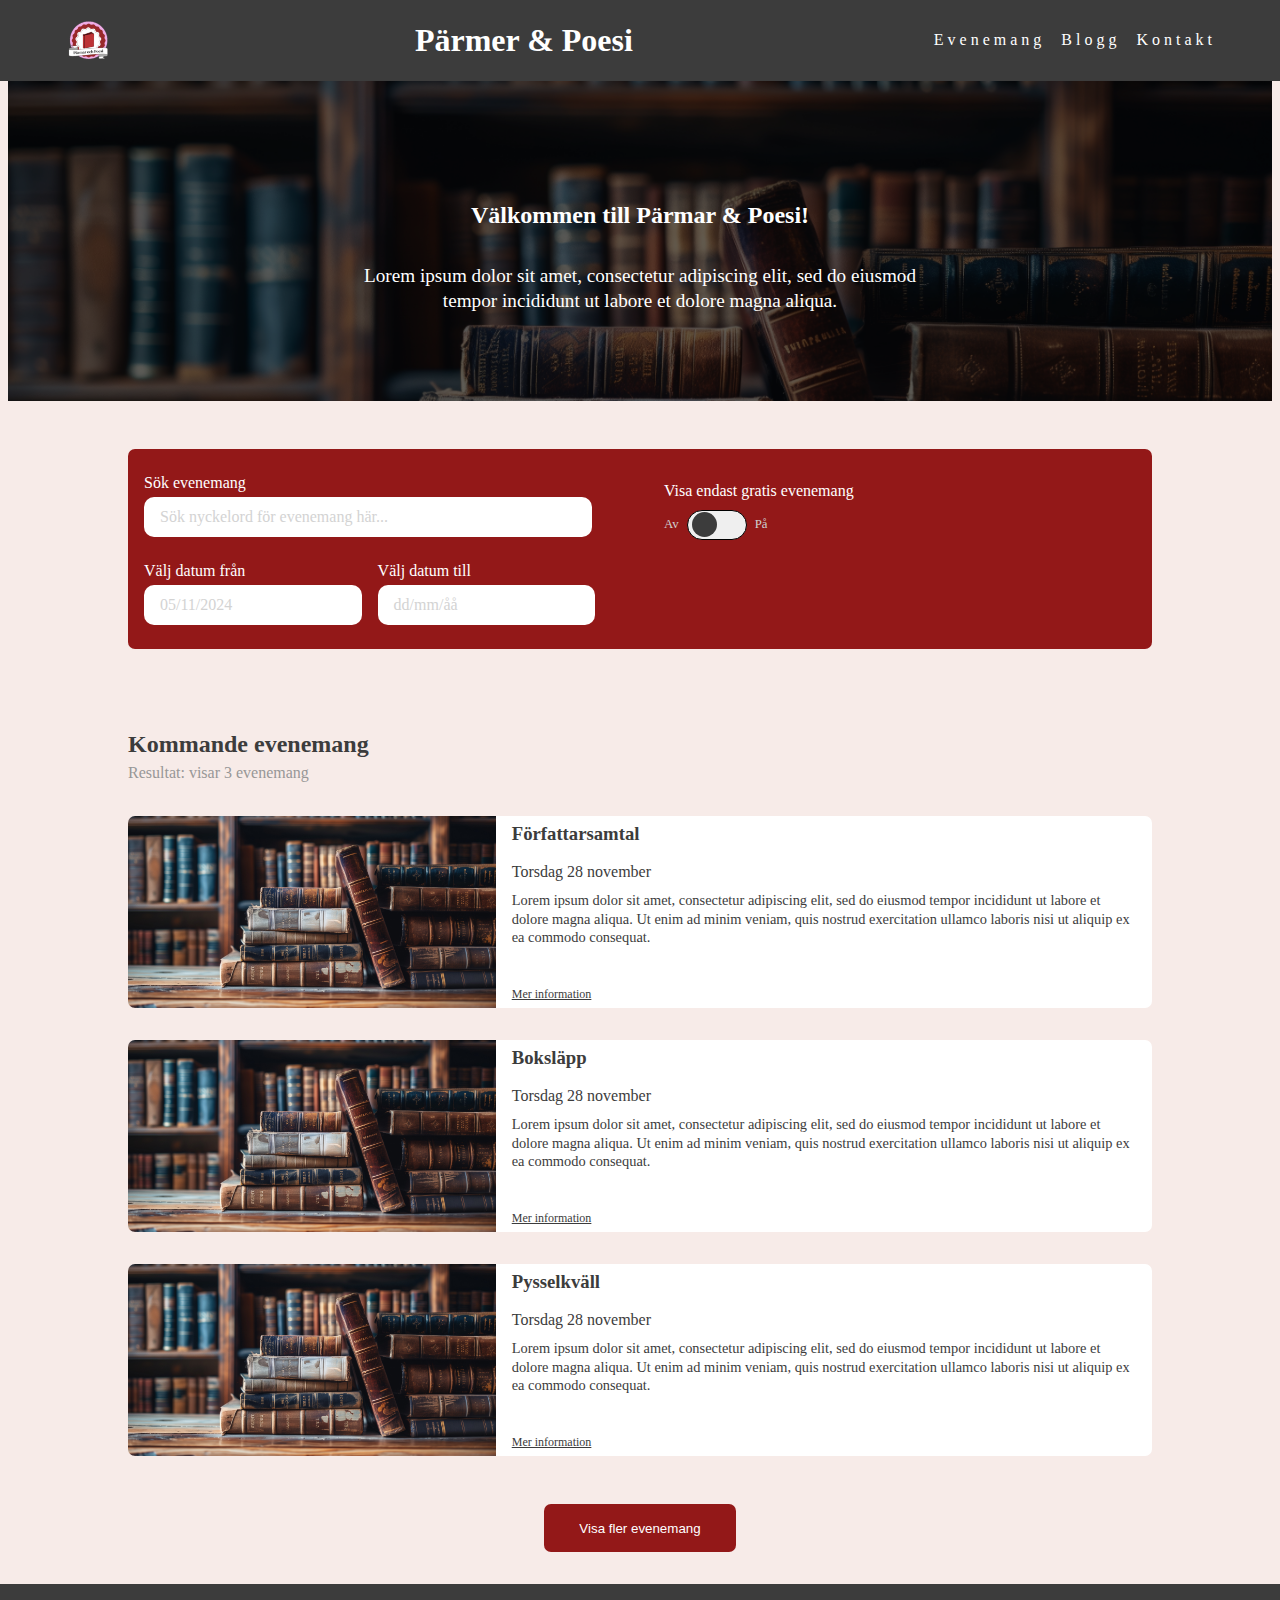
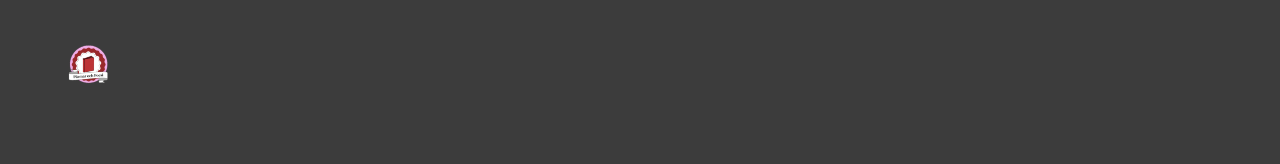
==== index.html @ 9e1d95e3 "uppdaterat startsida" ====
<!DOCTYPE html>
<html lang="en">

<head>
    <meta charset="UTF-8">
    <meta name="viewport" content="width=device-width, initial-scale=1.0">
    <title>Pärmar och Poesi</title>
    <link rel="stylesheet" href="https://cdnjs.cloudflare.com/ajax/libs/font-awesome/6.6.0/css/all.min.css"
        integrity="sha512-Kc323vGBEqzTmouAECnVceyQqyqdsSiqLQISBL29aUW4U/M7pSPA/gEUZQqv1cwx4OnYxTxve5UMg5GT6L4JJg=="
        crossorigin="anonymous" referrerpolicy="no-referrer" />
    <link rel="stylesheet" href="style.css">
</head>

<body>

    <!-- Header -->

    <header class="header">
        <div class="wrapper">
            <div class="header-inner">
                <img class="logga" src="./bilder/logga.png" alt="header logo" />
                <div class="header-title">
                    <h1 class="nav-title">Pärmer & Poesi</h1>
                </div>
                <nav class="nav" id="nav">
                    <div class="nav-header">
                        <span class="nav-close" id="nav-close">
                            <i class="fas fa-times"></i>
                        </span>
                    </div>
                    <ul>
                        <li><a href="evenemang.html">Evenemang</a></li>
                        <li><a href="blogg.html">Blogg</a></li>
                        <li><a href="kontakt.html">Kontakt</a></li>
                    </ul>
                </nav>
                <span class="nav-btn" id="nav-btn">
                    <i class="fa-solid fa-bars"></i>
                </span>
            </div>
        </div>
    </header>
    <!-- End of Header -->

    <!-- Main -->
    <main>
        <section class="telefon" id="sökruta-telefon">
            <article class="sökruta-liten">
                <P>Sök evenemang...</P>
            </article>
        </section>

        <section class="presentation">
            <div class="transparent-bakgrund">
                <h2>Välkommen till Pärmar & Poesi!</h2>
                <p>Lorem ipsum dolor sit amet, consectetur adipiscing elit,
                    sed do eiusmod tempor incididunt ut labore et dolore magna aliqua.</p>
            </div>
       </section>

        <!-- Sökrutan för desktop försvinner när skärmen blir mindre än 600px -->

        <section class="desktop" id="sökruta-desktop">

            <section id="sök-vänster" class="sökruta-bakgrund">

                <div class="sök-evenemang">
                    <p>Sök evenemang</p>
                    <div id="sökruta-nyckelord" class="sökruta">
                        <p>Sök nyckelord för evenemang här...</p>
                    </div>
                </div>

                <div class="sökrutor-små">

                    <div class="sökruta-datum">
                        <p>Välj datum från</p>
                        <div class="sökruta">
                            <p>05/11/2024</p>
                        </div>
                    </div>

                    <div class="sökruta-datum">
                        <p>Välj datum till</p>
                        <div class="sökruta">
                            <p>dd/mm/åå</p>
                        </div>
                    </div>

                </div>
            </section>

            <section id="sök-höger" class="sökruta-bakgrund">

                <div class="switch">
                    <p>Visa endast gratis evenemang</p>
                    <div class="sw">
                        <p>Av</p>
                        <button class="switch-bakgrund">
                            <div class="switch-knapp"></div>
                        </button>
                        <p>På</p>
                    </div>
                </div>

            </section>

        </section>

        <!-- Slut på sökrutan för desktop -->



        <article class="kommande-evenemang">
            <h2>Kommande evenemang</h2>
            <p>Resultat: visar 3 evenemang</p>
        </article>

        <article class="evenemang">
            <div>
                <h3 class="telefon">Författarsamtal</h3>
                <img class="telefon" src="bilder/old-books-2.jpeg" alt="en hög med gamla böcker">
                <img class="desktop" src="bilder/old-books-desktop.jpeg" alt="en hög med gamla böcker">
            </div>
            <div class="brödtext">
                <h3 class="desktop">Författarsamtal</h3>
                <h4>Torsdag 28 november</h4>
                <p>Lorem ipsum dolor sit amet, consectetur adipiscing elit,
                    sed do eiusmod tempor incididunt ut labore et dolore magna aliqua.
                    Ut enim ad minim veniam, quis nostrud exercitation ullamco laboris
                    nisi ut aliquip ex ea commodo consequat.</p>
                <a href="" class="mer-information">Mer information</a>
            </div>
        </article>

        <article class="evenemang">
            <div>
                <h3 class="telefon">Boksläpp</h3>
                <img class="telefon" src="bilder/old-books-2.jpeg" alt="en hög med gamla böcker">
                <img class="desktop" src="bilder/old-books-desktop.jpeg" alt="en hög med gamla böcker">
            </div>
            <div class="brödtext">
                <h3 class="desktop">Boksläpp</h3>
                <h4>Torsdag 28 november</h4>
                <p>Lorem ipsum dolor sit amet, consectetur adipiscing elit,
                    sed do eiusmod tempor incididunt ut labore et dolore magna aliqua.
                    Ut enim ad minim veniam, quis nostrud exercitation ullamco laboris
                    nisi ut aliquip ex ea commodo consequat.</p>
                <a href="" class="mer-information">Mer information</a>
            </div>
        </article>

        <article class="evenemang">
            <div>
                <h3 class="telefon">Pysselkväll</h3>
                <img class="telefon" src="bilder/old-books-2.jpeg" alt="en hög med gamla böcker">
                <img class="desktop" src="bilder/old-books-desktop.jpeg" alt="en hög med gamla böcker">
            </div>
            <div class="brödtext">
                <h3 class="desktop">Pysselkväll</h3>
                <h4>Torsdag 28 november</h4>
                <p>Lorem ipsum dolor sit amet, consectetur adipiscing elit,
                    sed do eiusmod tempor incididunt ut labore et dolore magna aliqua.
                    Ut enim ad minim veniam, quis nostrud exercitation ullamco laboris
                    nisi ut aliquip ex ea commodo consequat.</p>
                <a href="" class="mer-information">Mer information</a>
            </div>
        </article>

        <button class="visa-fler">Visa fler evenemang</button>

    </main>
    <!-- End of Main -->

    <!-- Footer -->
    <footer class="footer">
        <div class="wrapper">
            <div class="footer-inner">
                <img class="logga" src="./bilder/logga.png" alt="footer-logo" />
                <p class="footer-adress">
                    kontakt Stockholm Stad 11121 Stockholm kontaktcenter@stockholm.se
                </p>
                <p class="footer-terms">
                    Om Evenemangkalendern Riktlinjer för evenemangskalendern
                    Tillgänglighetsredogörelse
                </p>
            </div>
        </div>
    </footer>
    <!-- End of Header -->
    <!-- Main -->
    <script src="./app.js"></script>
</body>

</html>
---- style.css ----
*,
*::after,
*::before {
    margin: 0;
    padding: 0;
    box-sizing: border-box;
}

body {
    background: #f7ebe8;
    width: 100%;
    height: 100vh;
    line-height: 1.3;
}

/* Global Styles */

.wrapper {
    width: 85%;
    margin: 0 auto;
    padding: 1rem 0;
}

:root {
    --primary-color: #3c3c3c;
    --transition: all 0.3s linear;
}

h2,
h3,
h4,
p,
a {
    font-family: 'roboto', serif;
    color: #3c3c3c;
}

/* Header section */

.header {
    background: var(--primary-color);
    color: #fff;
    position: sticky;
    top: 0;
    left: 0;
    right: 0;
}

.logga {
    display: block;
    width: 50px;
}

.nav-title {
    display: none;
}

.nav {
    position: fixed;
    top: 0;
    left: 0;
    right: 0;
    bottom: 0;
    background: #f1f5f8;
    transform: translateX(-100%);
    transition: var(--transition);
}

.showNav {
    transform: translate(0);
}

.nav-header {
    text-align: right;
    padding-right: 1rem;
}

.nav-close {
    font-size: 2.5rem;
    cursor: pointer;
    color: #f29c9c;
    transition: var(--transition);
}

.nav-close:hover {
    color: #bb2525;
}

nav li {
    list-style-type: none;
}

.nav a {
    color: #fff;
    text-decoration: none;
    cursor: pointer;
    display: block;
    font-size: 1.5rem;
    padding: 0.25rem 1rem;
    text-transform: uppercase;
    letter-spacing: 0.25rem;
    color: #617d98;
    transition: var(--transition);
}

.nav a:hover {
    background: #f7ebe8;
    padding-left: 1.5rem;
    border-left: 0.25rem solid #bf0000;
}

.header-inner {
    display: flex;
    justify-content: space-between;
    align-items: center;
}

.fa-bars {
    font-size: 50px;
}

/* Yenns kod */

main {
    display: flex;
    flex-direction: column;
    justify-content: center;
    align-items: center;
}

.desktop {
    display: none;
}

/* Sökruta */

/*.sökruta-desktop {
    display: none;
 }  */

#sökruta-telefon {
    background-color: #931818;
    width: 98.8vw;
    height: 80px;
    display: flex;
    justify-content: center;
    align-items: center;
}

.sökruta-liten {
    background-color: white;
    width: 80vw;
    height: 40px;
    border-radius: 7px;
    display: flex;
    align-items: center;
}

.sökruta-liten p {
    margin: 0 0 0 1rem;
    color: lightgray;
}

/* Presentation */

.presentation {
    width: 98.8vw;
    height: 50vw;
    background-image: url('bilder/old-books-picjumbo-com.jpeg');
    background-size: 100%;
    display: flex;
    flex-direction: column;
    align-items: center;
    justify-content: center;
}

.transparent-bakgrund {
    width: 98.8vw;
    height: 100vw;
    background-color: #0000009c;
    display: flex;
    flex-direction: column;
    justify-content: center;
    align-items: center;
}

.presentation h2,
.presentation p {
    color: white;
    text-align: center;
    padding: 0.5rem;
}

/* Kommande evenemang */

.kommande-evenemang {
    margin: 2rem 0 1rem 1rem;
    width: 90vw;
    font-family: 'roboto', serif;
    color: #3c3c3c;
}

.kommande-evenemang p {
    margin: 0.2rem 0 0 0;
    color: #979797;
    font-weight: 350;
}

/* Evenemang */

.evenemang {
    margin: 1rem 0 1rem 1rem;
    width: 90vw;
    display: flex;
    flex-direction: column;
}

.evenemang h4 {
    font-weight: 500;
    margin: 0 0 0.5rem 0;
}

.evenemang p {
    font-weight: 300;
}

main img {
    width: 90vw;
    border-radius: 7px 7px 0 0;
    margin: 0.5rem 0 0 0;
}

.brödtext {
    background-color: white;
    border-radius: 0 0 7px 7px;
    padding: 1rem;
}

.brödtext p {
    margin-bottom: 1rem;
    font-size: 0.9rem;
}

.mer-information {
    font-weight: 300;
    font-size: 0.75rem;
    text-decoration: underline;

}

/* Visa fler - knapp */

.visa-fler {
    background-color: #931818;
    width: 12rem;
    height: 3rem;
    color: white;
    border: none;
    border-radius: 7px;
    margin: 2rem 0 2rem 0;
    transition-duration: 0.7s;
}

.visa-fler:hover {
    background-color: #3c3c3c;
    letter-spacing: 1px;
}

/* Footer */
.footer {
    background: var(--primary-color);
    color: #fff;
    padding-top: 1em;
}

.footer-adress {
    max-width: 50%;
}

.footer-terms {
    max-width: 90%;
}

/* Media Queries */

@media screen and (min-width: 1126px) {
    
    .telefon {
        display: none;
    }

    #sökruta-telefon {
        display: none;
    }

    .desktop {
        display: flex;
    }

/* Meny */

    .wrapper {
        max-width: 1170px;
        width: 90%;
     }  

    .nav-btn {
        display: none;
    }

    .nav-title {
        display: block;
        margin: 0;
    }

    .nav ul {
        display: flex;
        justify-content: space-between;
        align-items: center;
        list-style-type: none;
        gap: 1em;
    }

    .nav {
        transform: translateX(0);
        background: none;
        position: static;
    }

    .nav-header {
        display: none;
    }

    .nav a {
        color: #fff;
        font-size: 1rem;
        font-size: 1rem;
        padding: 0;
        text-transform: capitalize;
    }

    .nav a:hover {
        text-decoration: underline;
        background: none;
        padding-left: 0;
        border-left: none;
    }

    /* Yenns kod */

    .presentation {
        background-image: url(bilder/old-books-desktop.jpeg);
        width: 98.8vw;
        height: 25vw;
    }

    .presentation h2,
    .presentation p {
        width: 45vw;
        padding: 2rem 0 0 0;
    }

    .presentation p{
        font-size: 1.2rem;
    }

    /* Sökruta */

    .sökruta-bakgrund {
        background-color: #931818;
        width: 40vw;
        height: 200px;
        margin: 3rem 0 3rem 0;
    }

    .sökruta-bakgrund p {
        color: white;
    }

    #sök-vänster {
        border-radius: 7px 0 0 7px;
    }

    #sök-höger {
        border-radius: 0 7px 7px 0;
    }

    .sökruta {
        background-color: white;
        width: 17vw;
        height: 40px;
        border-radius: 10px;
        margin-top: 0.2rem;
        display: flex;
        align-items: center;
    }

    .sökruta p {
        color: lightgray;
        margin-left: 1rem;
    }

    .sök-evenemang {
        margin: 1.5rem 1rem;
    }

    #sökruta-nyckelord {
        width: 35vw;
        height: 40px;
    }

    .sökrutor-små {
        display: flex;
        flex-direction: row;
    }

    .sökruta-datum {
        margin-left: 1rem;
    }

    .switch {
        margin: 2rem 1.5rem;
    }

    .switch-bakgrund {
        width: 60px;
        height: 30px;
        border-radius: 20px;
        border: 1px solid black;
        margin: 0.5rem;
    }

    .switch-knapp {
        background-color: #3c3c3c;
        width: 25px;
        height: 25px;
        border-radius: 15px;
        margin-left: 0.25rem;
    }

    .sw {
        display: flex;
        flex-direction: row;
        align-items: center;
    }

    .sw p {
        font-size: 0.8rem;
        color: #cfcfcf;
    }

    /* Evenemang */

    .kommande-evenemang {
        margin-left: 0;
        width: 80vw;
    }

    .evenemang {
        margin-left: 0;
        width: 80vw;
        height: 15vw;
        flex-direction: row;
    }

    main img {
        border-radius: 7px 0 0 7px;
        width: auto;
        height: 15vw;
        margin: 0;
    }

    .brödtext {
        border-radius: 0 7px 7px 0;
        width: auto;
        height: 15vw;
        display: flex;
        flex-direction: column;
        justify-content: center;
    }

    .brödtext h4 {
        margin-top: 1rem;
    }

    .mer-information {
        margin-top: 1.5rem;
    }

/* Footer */
    .footer {
        min-height: 20vh;
    }

    .footer-inner {
        display: flex;
        justify-content: space-between;
        align-items: center;
    }

    .footer-adress,
    .footer-terms {
        max-width: 200px;
        width: 100%;
        line-height: 1.5;
    }
}
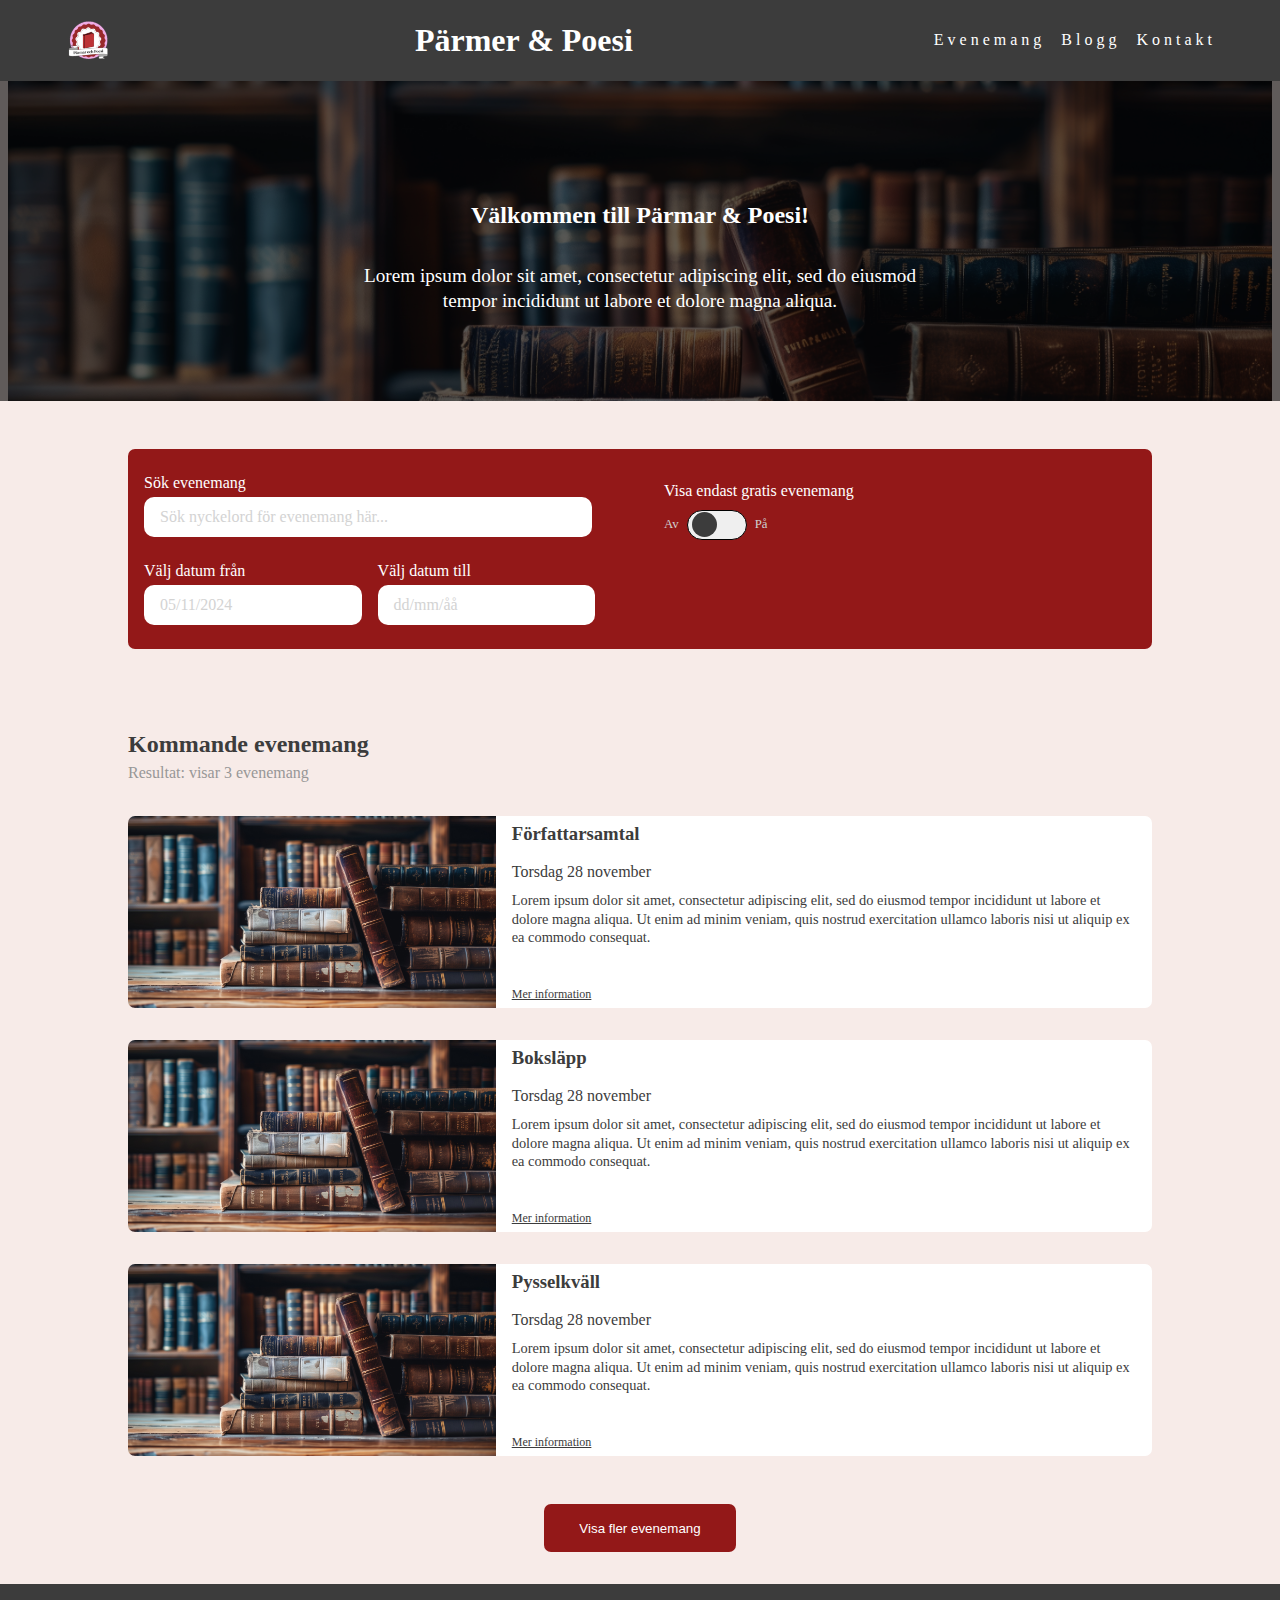
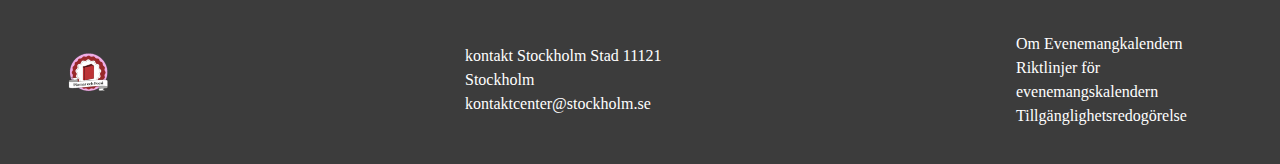
==== commit 23526869: "Uppdaterat footer" ====
--- a/index.html
+++ b/index.html
@@ -129,7 +129,7 @@
                     sed do eiusmod tempor incididunt ut labore et dolore magna aliqua.
                     Ut enim ad minim veniam, quis nostrud exercitation ullamco laboris
                     nisi ut aliquip ex ea commodo consequat.</p>
-                <a href="" class="mer-information">Mer information</a>
+                <a href="evenemang.html" class="mer-information">Mer information</a>
             </div>
         </article>
 
@@ -146,7 +146,7 @@
                     sed do eiusmod tempor incididunt ut labore et dolore magna aliqua.
                     Ut enim ad minim veniam, quis nostrud exercitation ullamco laboris
                     nisi ut aliquip ex ea commodo consequat.</p>
-                <a href="" class="mer-information">Mer information</a>
+                <a href="evenemang.html" class="mer-information">Mer information</a>
             </div>
         </article>
 
@@ -163,11 +163,11 @@
                     sed do eiusmod tempor incididunt ut labore et dolore magna aliqua.
                     Ut enim ad minim veniam, quis nostrud exercitation ullamco laboris
                     nisi ut aliquip ex ea commodo consequat.</p>
-                <a href="" class="mer-information">Mer information</a>
+                <a href="evenemang.html" class="mer-information">Mer information</a>
             </div>
         </article>
 
-        <button class="visa-fler">Visa fler evenemang</button>
+        <a href="evenemang.html"><button class="visa-fler">Visa fler evenemang</button></a>
 
     </main>
     <!-- End of Main -->
--- a/style.css
+++ b/style.css
@@ -119,13 +119,14 @@
     font-size: 50px;
 }
 
-/* Yenns kod */
+/* Main */
 
 main {
     display: flex;
     flex-direction: column;
     justify-content: center;
     align-items: center;
+    width: 100vw;
 }
 
 .desktop {
@@ -134,13 +135,9 @@
 
 /* Sökruta */
 
-/*.sökruta-desktop {
-    display: none;
- }  */
-
 #sökruta-telefon {
     background-color: #931818;
-    width: 98.8vw;
+    width: 100vw;
     height: 80px;
     display: flex;
     justify-content: center;
@@ -164,7 +161,7 @@
 /* Presentation */
 
 .presentation {
-    width: 98.8vw;
+    width: 100vw;
     height: 50vw;
     background-image: url('bilder/old-books-picjumbo-com.jpeg');
     background-size: 100%;
@@ -175,7 +172,7 @@
 }
 
 .transparent-bakgrund {
-    width: 98.8vw;
+    width: 100vw;
     height: 100vw;
     background-color: #0000009c;
     display: flex;
@@ -269,8 +266,12 @@
 /* Footer */
 .footer {
     background: var(--primary-color);
+    padding-top: 1em;
+}
+
+.footer p {
     color: #fff;
-    padding-top: 1em;
+    margin-top: 1rem;
 }
 
 .footer-adress {
@@ -279,6 +280,7 @@
 
 .footer-terms {
     max-width: 90%;
+    margin-top: 1rem;
 }
 
 /* Media Queries */
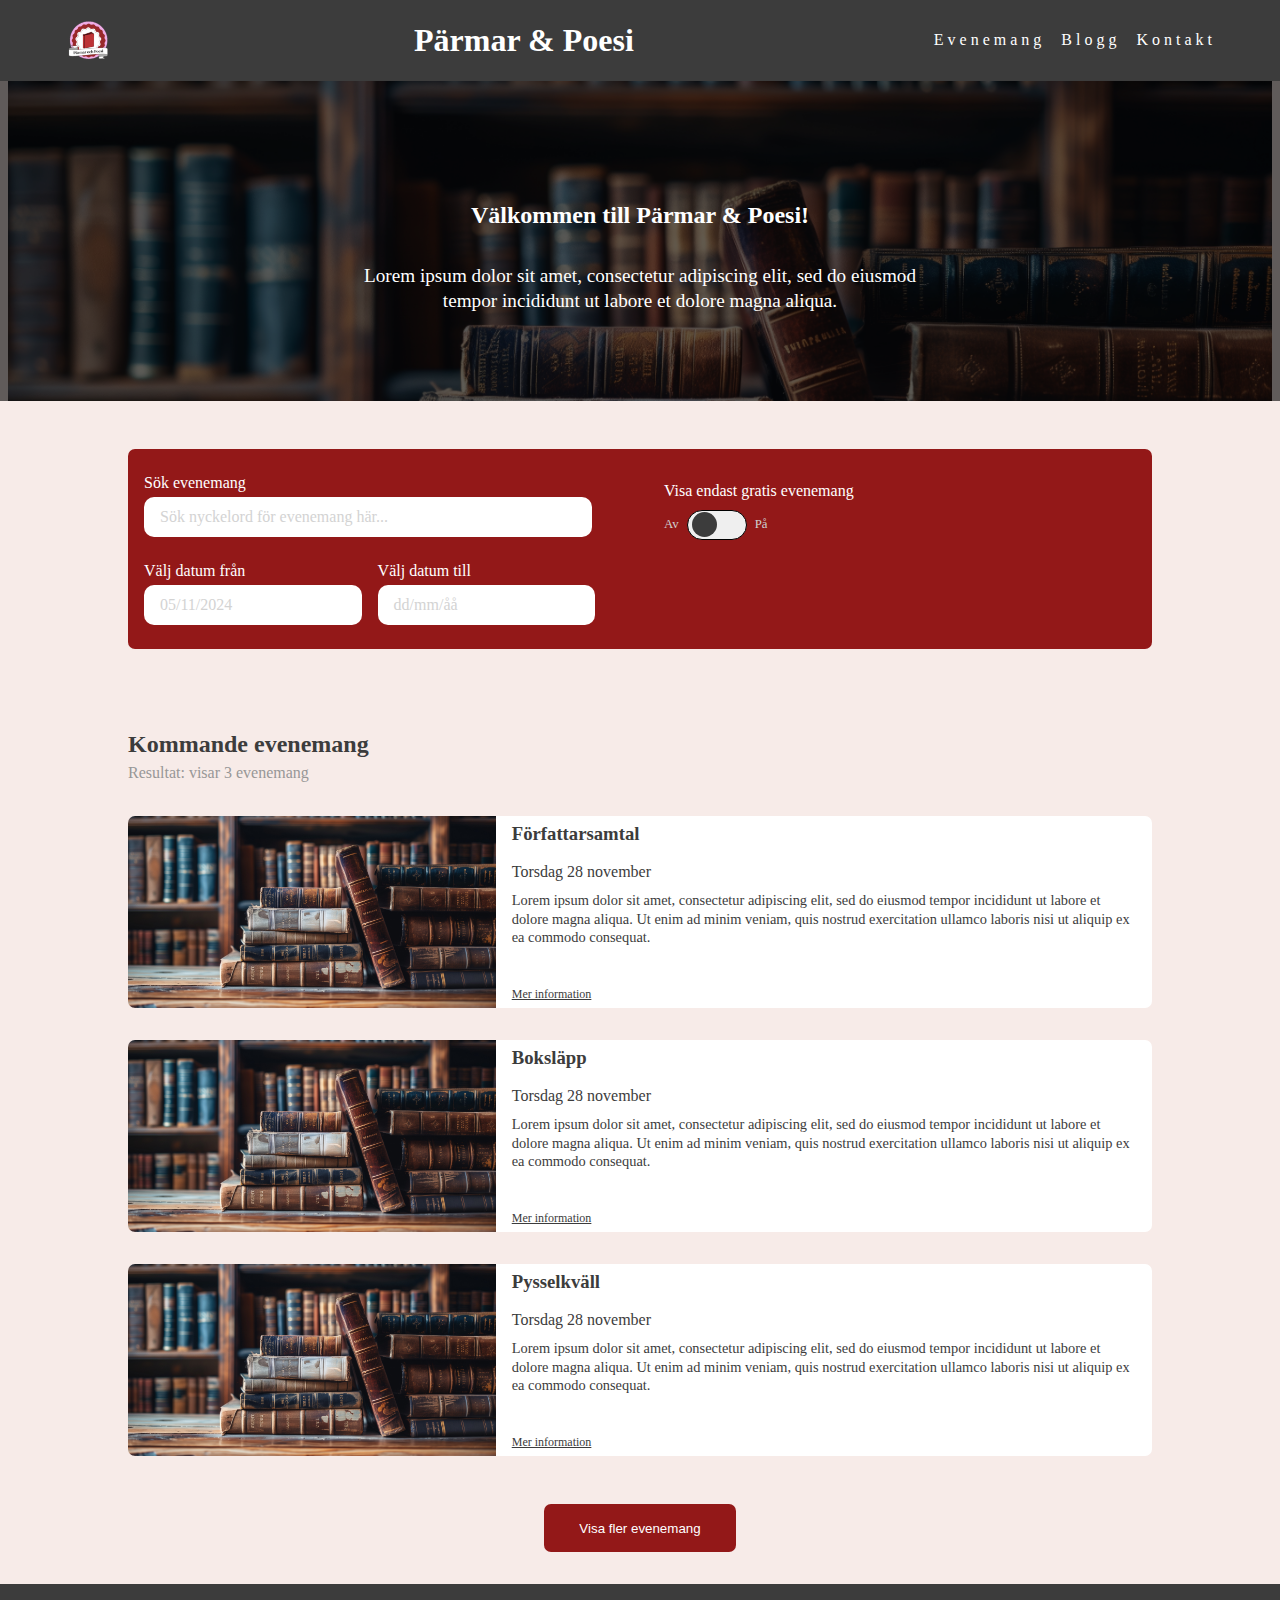
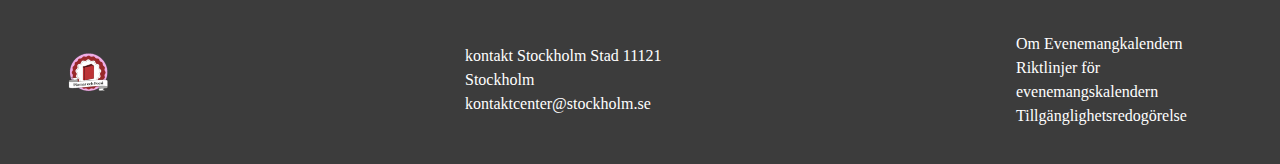
==== commit f1572a8c: "ändrat header och footer" ====
--- a/index.html
+++ b/index.html
@@ -20,7 +20,7 @@
             <div class="header-inner">
                 <img class="logga" src="./bilder/logga.png" alt="header logo" />
                 <div class="header-title">
-                    <h1 class="nav-title">Pärmer & Poesi</h1>
+                    <h1 class="nav-title">Pärmar & Poesi</h1>
                 </div>
                 <nav class="nav" id="nav">
                     <div class="nav-header">
@@ -129,7 +129,7 @@
                     sed do eiusmod tempor incididunt ut labore et dolore magna aliqua.
                     Ut enim ad minim veniam, quis nostrud exercitation ullamco laboris
                     nisi ut aliquip ex ea commodo consequat.</p>
-                <a href="evenemang.html" class="mer-information">Mer information</a>
+                <a href="" class="mer-information">Mer information</a>
             </div>
         </article>
 
@@ -146,7 +146,7 @@
                     sed do eiusmod tempor incididunt ut labore et dolore magna aliqua.
                     Ut enim ad minim veniam, quis nostrud exercitation ullamco laboris
                     nisi ut aliquip ex ea commodo consequat.</p>
-                <a href="evenemang.html" class="mer-information">Mer information</a>
+                <a href="" class="mer-information">Mer information</a>
             </div>
         </article>
 
@@ -163,11 +163,11 @@
                     sed do eiusmod tempor incididunt ut labore et dolore magna aliqua.
                     Ut enim ad minim veniam, quis nostrud exercitation ullamco laboris
                     nisi ut aliquip ex ea commodo consequat.</p>
-                <a href="evenemang.html" class="mer-information">Mer information</a>
+                <a href="" class="mer-information">Mer information</a>
             </div>
         </article>
 
-        <a href="evenemang.html"><button class="visa-fler">Visa fler evenemang</button></a>
+        <button class="visa-fler">Visa fler evenemang</button>
 
     </main>
     <!-- End of Main -->
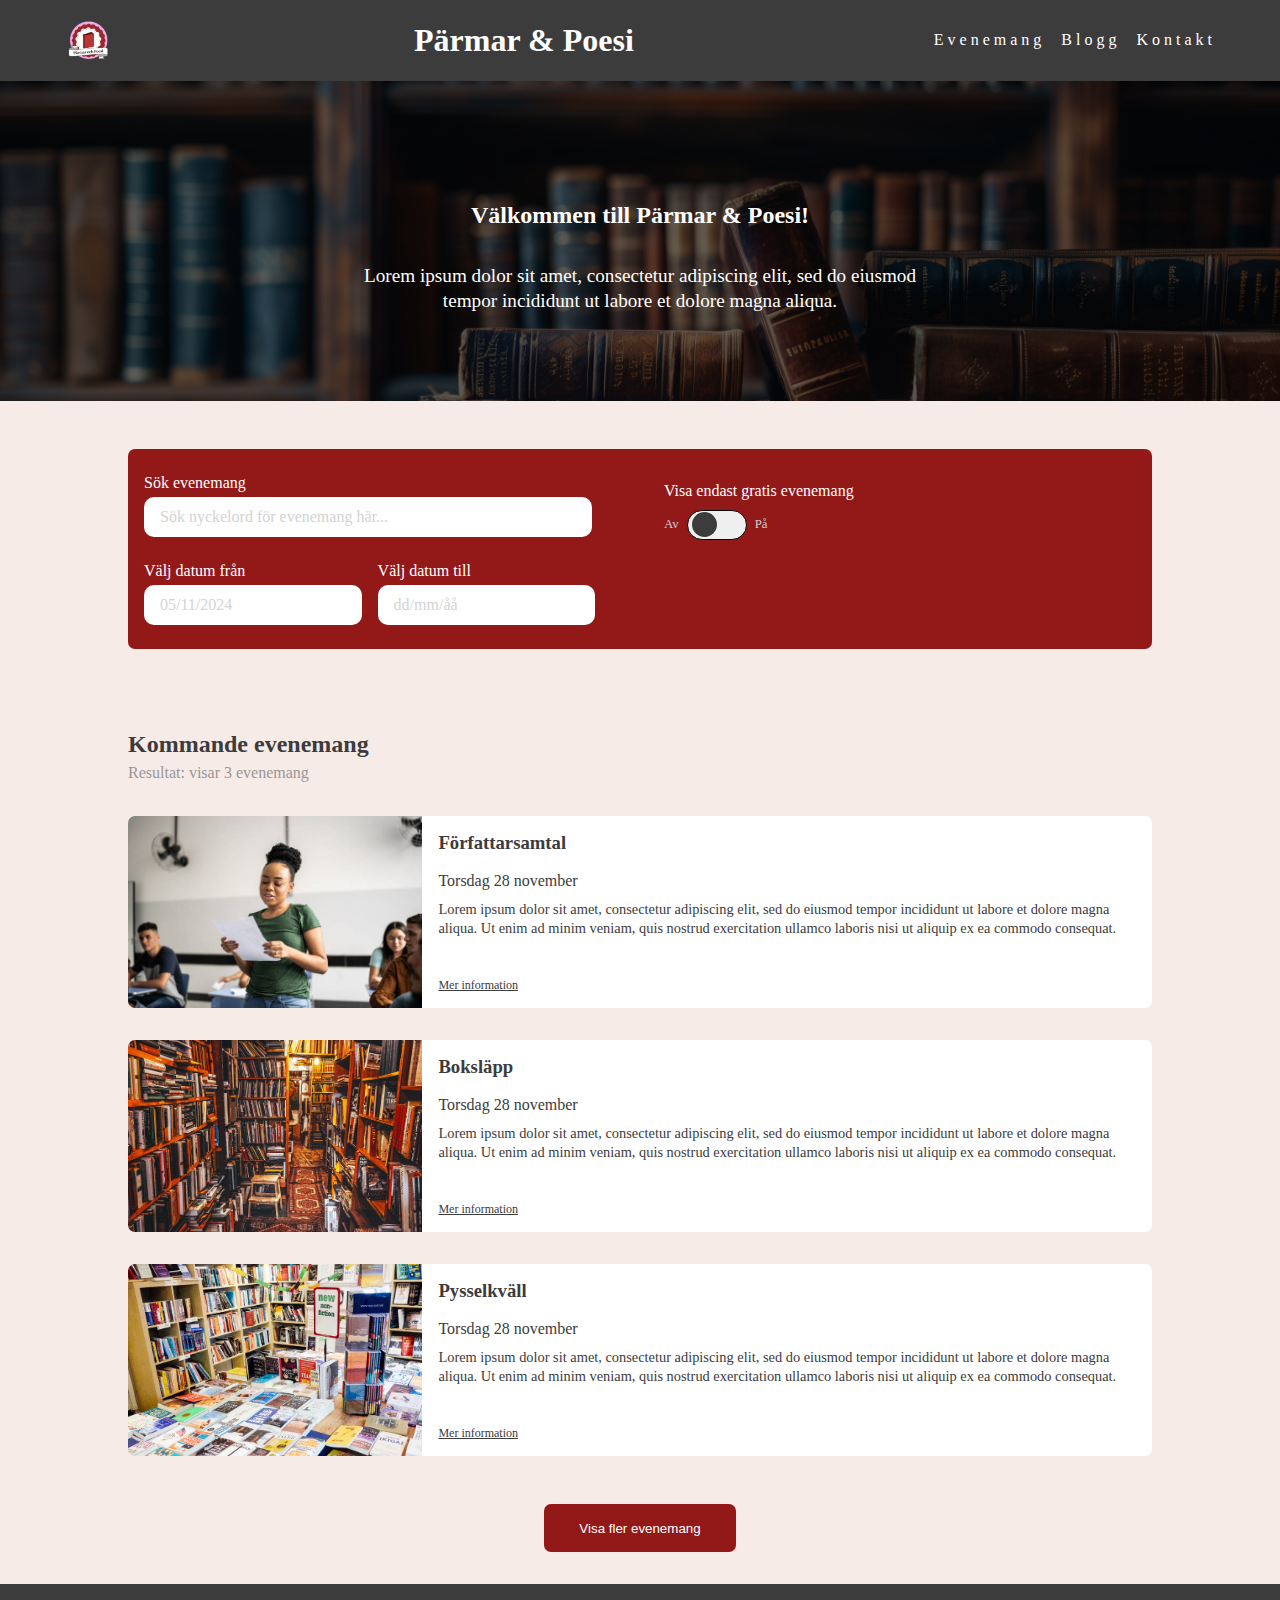
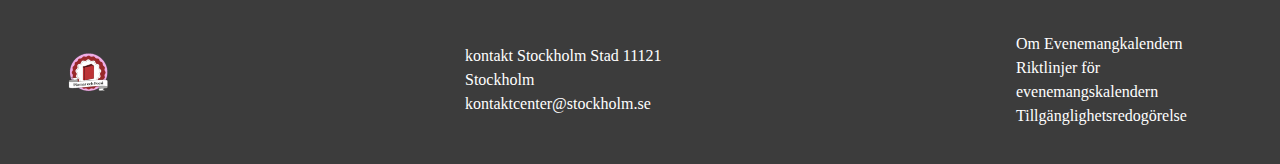
==== commit 6a87d974: "Uppdaterat evenemangen" ====
--- a/index.html
+++ b/index.html
@@ -119,8 +119,7 @@
         <article class="evenemang">
             <div>
                 <h3 class="telefon">Författarsamtal</h3>
-                <img class="telefon" src="bilder/old-books-2.jpeg" alt="en hög med gamla böcker">
-                <img class="desktop" src="bilder/old-books-desktop.jpeg" alt="en hög med gamla böcker">
+                <img src="bilder/event1.jpg" alt="en hög med gamla böcker">
             </div>
             <div class="brödtext">
                 <h3 class="desktop">Författarsamtal</h3>
@@ -129,15 +128,14 @@
                     sed do eiusmod tempor incididunt ut labore et dolore magna aliqua.
                     Ut enim ad minim veniam, quis nostrud exercitation ullamco laboris
                     nisi ut aliquip ex ea commodo consequat.</p>
-                <a href="" class="mer-information">Mer information</a>
+                <a href="evenemang.html" class="mer-information">Mer information</a>
             </div>
         </article>
 
         <article class="evenemang">
             <div>
                 <h3 class="telefon">Boksläpp</h3>
-                <img class="telefon" src="bilder/old-books-2.jpeg" alt="en hög med gamla böcker">
-                <img class="desktop" src="bilder/old-books-desktop.jpeg" alt="en hög med gamla böcker">
+                <img src="bilder/event2.jpg" alt="en hög med gamla böcker">
             </div>
             <div class="brödtext">
                 <h3 class="desktop">Boksläpp</h3>
@@ -146,15 +144,14 @@
                     sed do eiusmod tempor incididunt ut labore et dolore magna aliqua.
                     Ut enim ad minim veniam, quis nostrud exercitation ullamco laboris
                     nisi ut aliquip ex ea commodo consequat.</p>
-                <a href="" class="mer-information">Mer information</a>
+                <a href="evenemang.html" class="mer-information">Mer information</a>
             </div>
         </article>
 
         <article class="evenemang">
             <div>
                 <h3 class="telefon">Pysselkväll</h3>
-                <img class="telefon" src="bilder/old-books-2.jpeg" alt="en hög med gamla böcker">
-                <img class="desktop" src="bilder/old-books-desktop.jpeg" alt="en hög med gamla böcker">
+                <img src="bilder/event3.jpg" alt="en hög med gamla böcker">
             </div>
             <div class="brödtext">
                 <h3 class="desktop">Pysselkväll</h3>
@@ -163,11 +160,11 @@
                     sed do eiusmod tempor incididunt ut labore et dolore magna aliqua.
                     Ut enim ad minim veniam, quis nostrud exercitation ullamco laboris
                     nisi ut aliquip ex ea commodo consequat.</p>
-                <a href="" class="mer-information">Mer information</a>
+                <a href="evenemang.html" class="mer-information">Mer information</a>
             </div>
         </article>
 
-        <button class="visa-fler">Visa fler evenemang</button>
+        <a href="evenemang.html"><button class="visa-fler">Visa fler evenemang</button></a>
 
     </main>
     <!-- End of Main -->
--- a/style.css
+++ b/style.css
@@ -24,6 +24,10 @@
 :root {
     --primary-color: #3c3c3c;
     --transition: all 0.3s linear;
+}
+
+h1 {
+    font-family: "roboto", serif;
 }
 
 h2,
@@ -352,7 +356,7 @@
 
     .presentation {
         background-image: url(bilder/old-books-desktop.jpeg);
-        width: 98.8vw;
+        width: 100vw;
         height: 25vw;
     }
 
@@ -469,6 +473,7 @@
         border-radius: 7px 0 0 7px;
         width: auto;
         height: 15vw;
+        width: 23vw;
         margin: 0;
     }
 
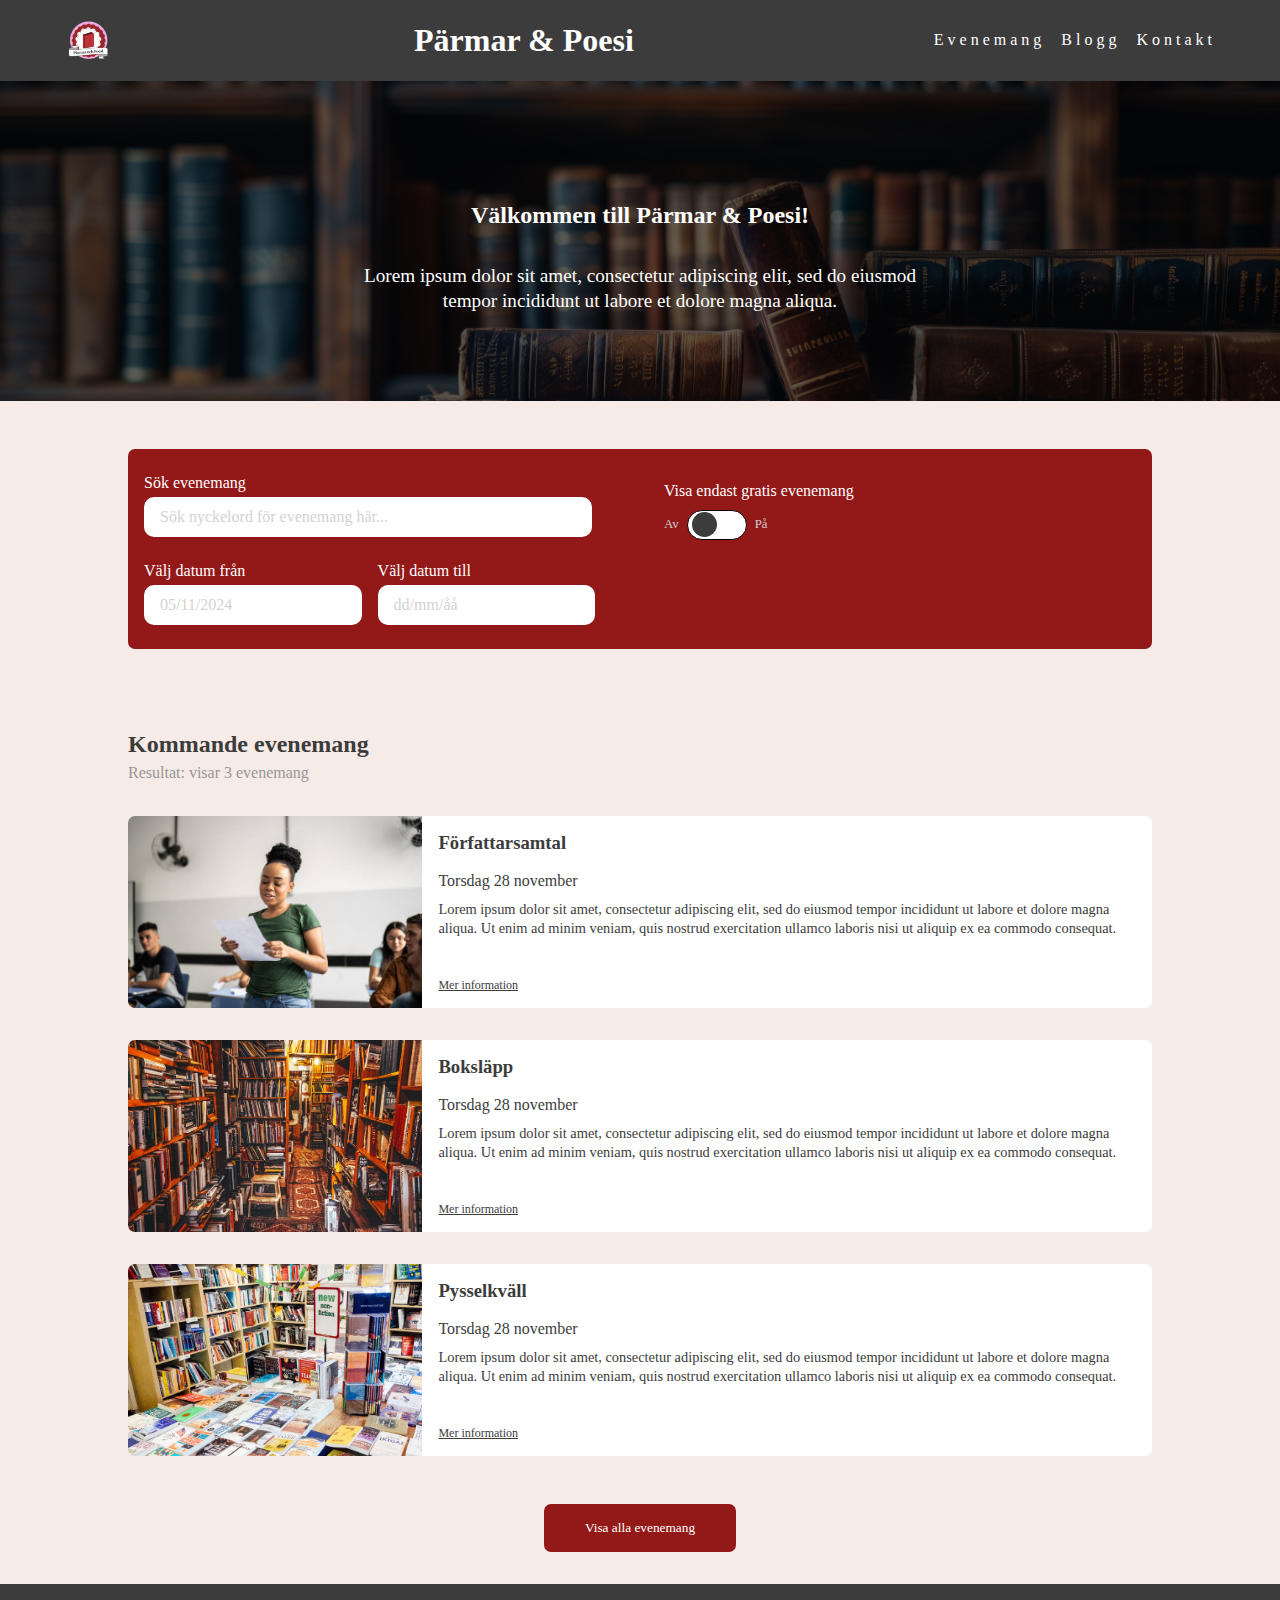
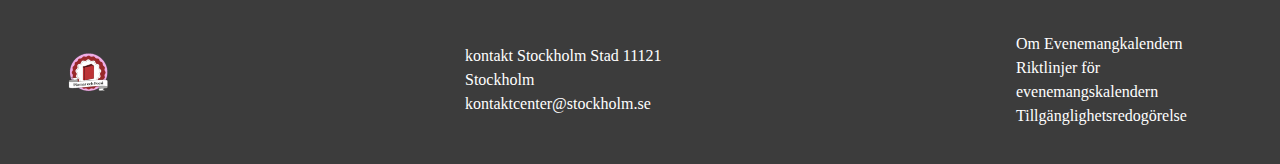
==== commit b4fd80b4: "Uppdaterat startsidan" ====
--- a/index.html
+++ b/index.html
@@ -96,9 +96,9 @@
                     <p>Visa endast gratis evenemang</p>
                     <div class="sw">
                         <p>Av</p>
-                        <button class="switch-bakgrund">
+                        <div class="switch-bakgrund">
                             <div class="switch-knapp"></div>
-                        </button>
+                        </div>
                         <p>På</p>
                     </div>
                 </div>
@@ -164,7 +164,7 @@
             </div>
         </article>
 
-        <a href="evenemang.html"><button class="visa-fler">Visa fler evenemang</button></a>
+        <button class="visa-fler"><a href="evenemang.html">Visa alla evenemang</a></button>
 
     </main>
     <!-- End of Main -->
--- a/style.css
+++ b/style.css
@@ -130,7 +130,7 @@
     flex-direction: column;
     justify-content: center;
     align-items: center;
-    width: 100vw;
+
 }
 
 .desktop {
@@ -141,7 +141,7 @@
 
 #sökruta-telefon {
     background-color: #931818;
-    width: 100vw;
+    width: 100%;
     height: 80px;
     display: flex;
     justify-content: center;
@@ -165,7 +165,7 @@
 /* Presentation */
 
 .presentation {
-    width: 100vw;
+    width: 100%;
     height: 50vw;
     background-image: url('bilder/old-books-picjumbo-com.jpeg');
     background-size: 100%;
@@ -176,8 +176,8 @@
 }
 
 .transparent-bakgrund {
-    width: 100vw;
-    height: 100vw;
+    width: 100%;
+    height: 100%;
     background-color: #0000009c;
     display: flex;
     flex-direction: column;
@@ -255,16 +255,15 @@
     background-color: #931818;
     width: 12rem;
     height: 3rem;
-    color: white;
     border: none;
     border-radius: 7px;
     margin: 2rem 0 2rem 0;
     transition-duration: 0.7s;
 }
 
-.visa-fler:hover {
-    background-color: #3c3c3c;
-    letter-spacing: 1px;
+.visa-fler a {
+    color: white;
+    text-decoration: none;
 }
 
 /* Footer */
@@ -356,7 +355,7 @@
 
     .presentation {
         background-image: url(bilder/old-books-desktop.jpeg);
-        width: 100vw;
+        width: 100%;
         height: 25vw;
     }
 
@@ -431,9 +430,11 @@
     .switch-bakgrund {
         width: 60px;
         height: 30px;
+        background-color: white;
         border-radius: 20px;
         border: 1px solid black;
         margin: 0.5rem;
+        padding: 0.1rem;
     }
 
     .switch-knapp {
@@ -441,7 +442,7 @@
         width: 25px;
         height: 25px;
         border-radius: 15px;
-        margin-left: 0.25rem;
+        margin-left: 0.15rem;
     }
 
     .sw {
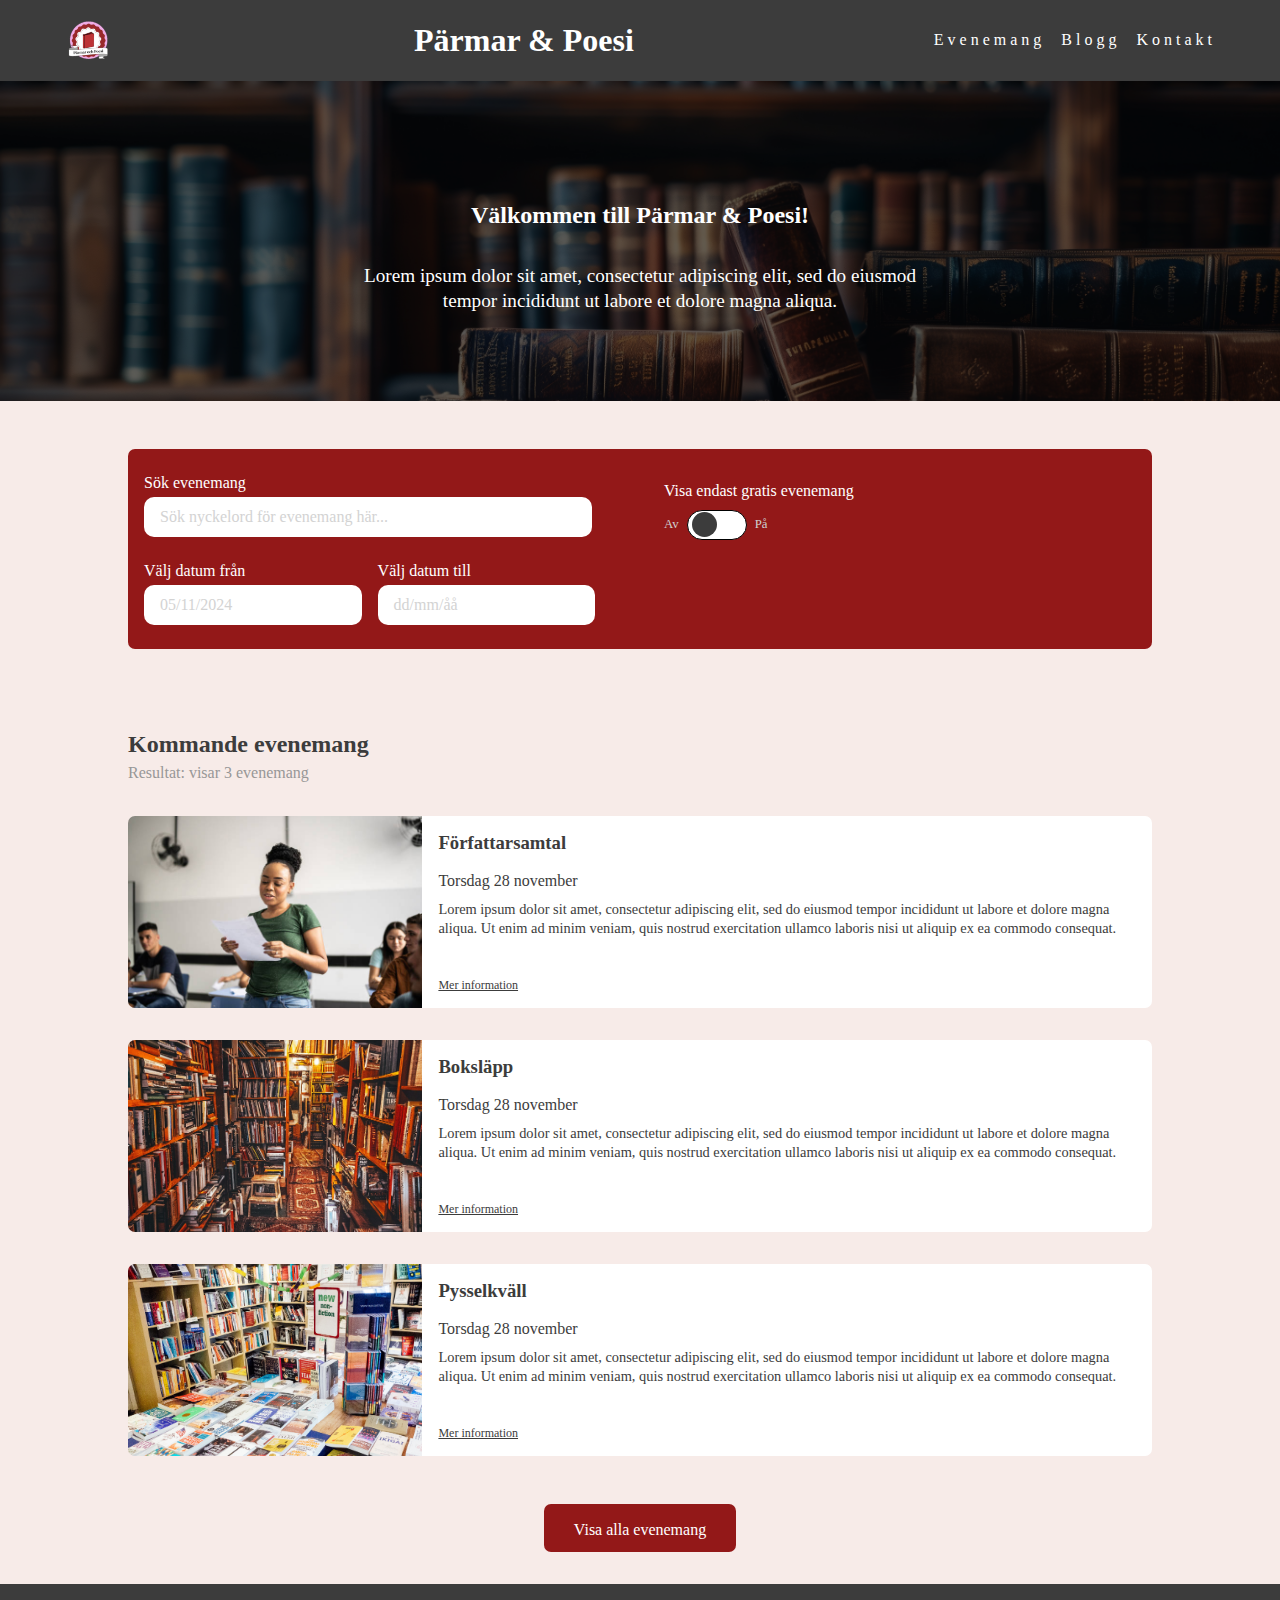
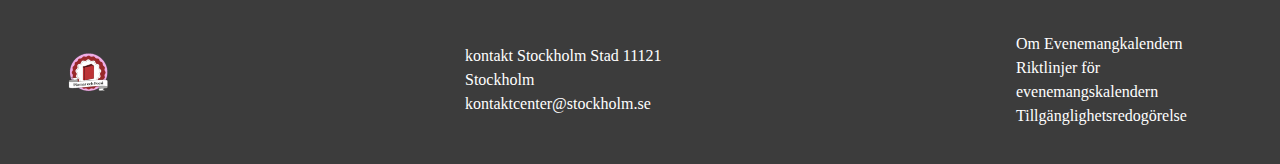
==== commit 4398a637: "Uppdaterat evenemangsknappen" ====
--- a/index.html
+++ b/index.html
@@ -163,8 +163,8 @@
                 <a href="evenemang.html" class="mer-information">Mer information</a>
             </div>
         </article>
-
-        <button class="visa-fler"><a href="evenemang.html">Visa alla evenemang</a></button>
+        
+        <a class="alla-evenemang" href="evenemang.html">Visa alla evenemang</a>
 
     </main>
     <!-- End of Main -->
--- a/style.css
+++ b/style.css
@@ -251,7 +251,7 @@
 
 /* Visa fler - knapp */
 
-.visa-fler {
+/*.visa-fler {
     background-color: #931818;
     width: 12rem;
     height: 3rem;
@@ -259,11 +259,22 @@
     border-radius: 7px;
     margin: 2rem 0 2rem 0;
     transition-duration: 0.7s;
-}
-
-.visa-fler a {
+    display: inline-block;
+ }  */
+
+.alla-evenemang {
+    background-color: #931818;
+    width: 12rem;
+    height: 3rem;
+    border: none;
+    border-radius: 7px;
+    margin: 2rem 0 2rem 0;
+    transition-duration: 0.7s;
     color: white;
     text-decoration: none;
+    padding: 1rem;
+    display: flex;
+    justify-content: center;
 }
 
 /* Footer */
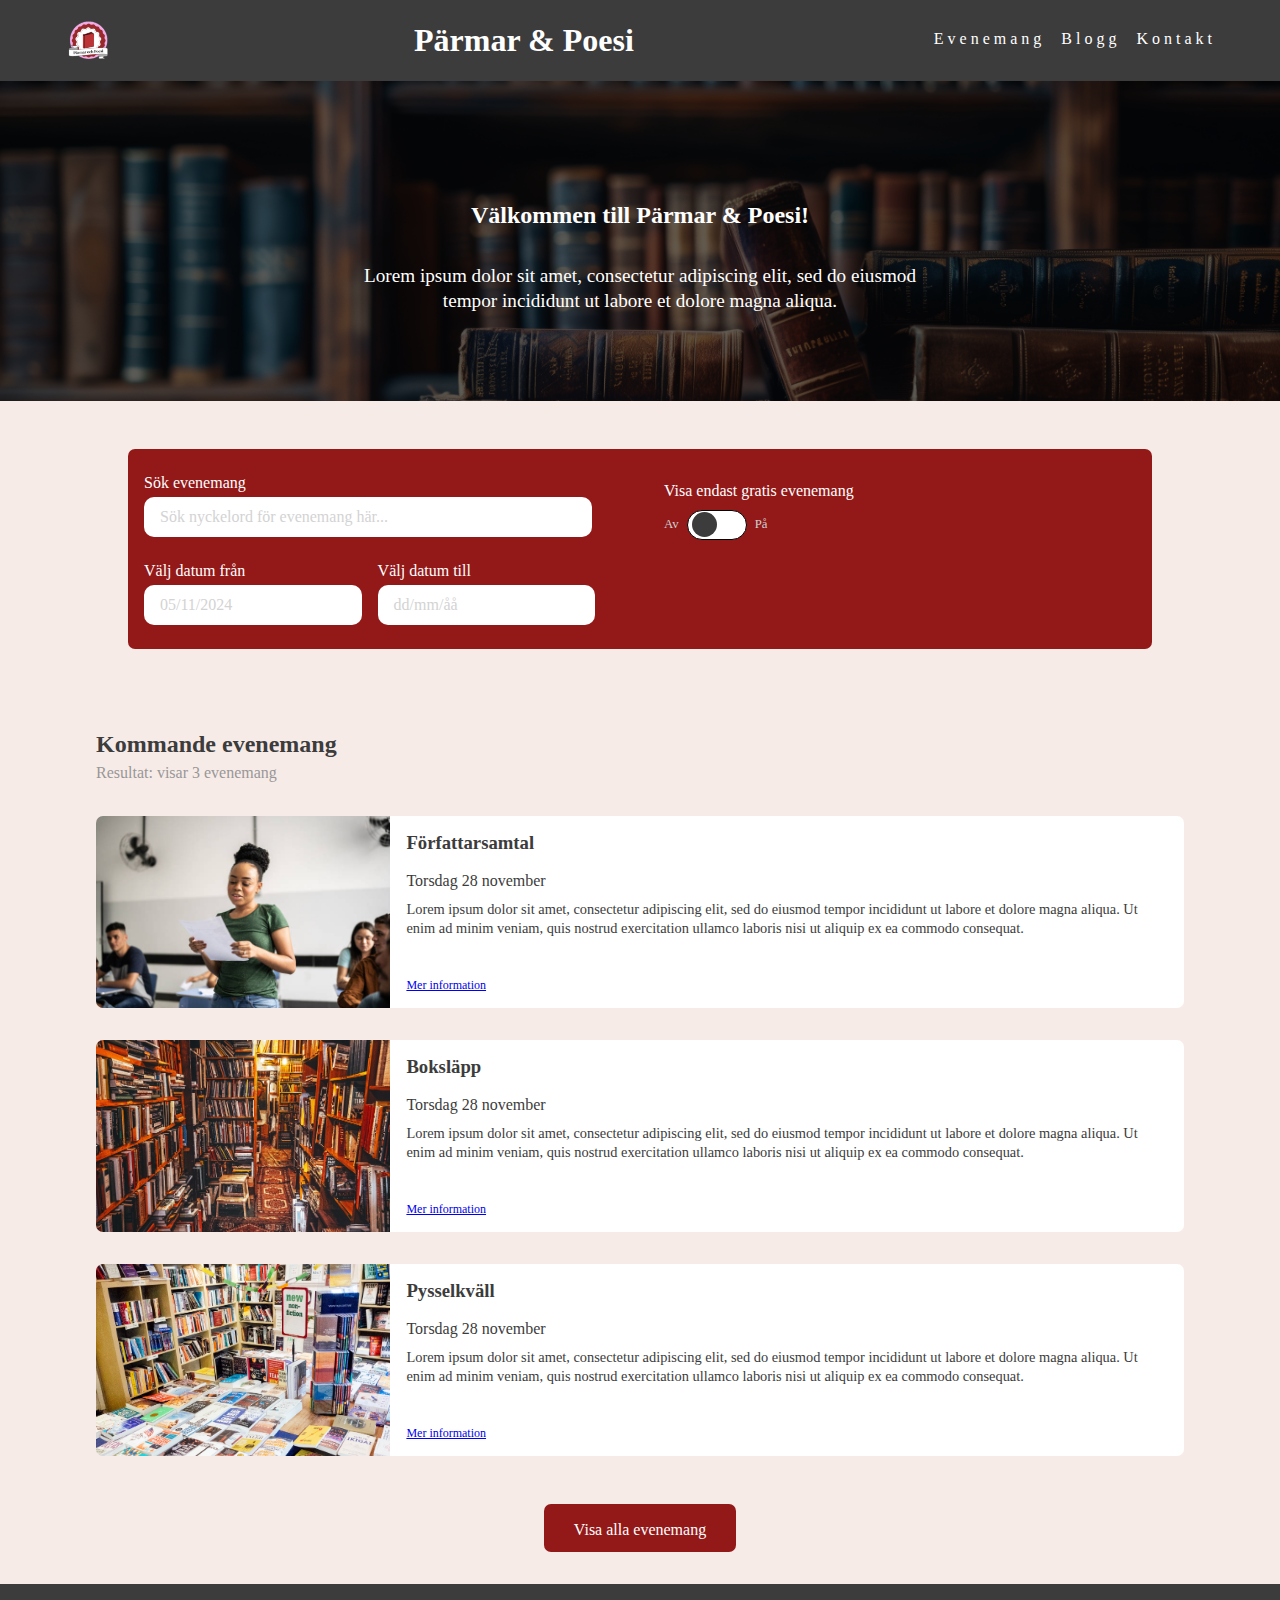
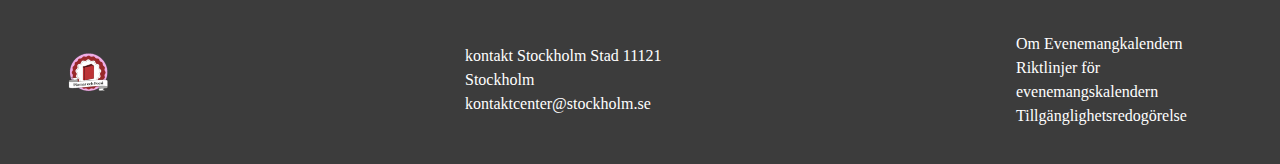
==== commit b540f5f6: "Uppdaterat startsidan" ====
--- a/index.html
+++ b/index.html
@@ -44,128 +44,129 @@
 
     <!-- Main -->
     <main>
-        <section class="telefon" id="sökruta-telefon">
-            <article class="sökruta-liten">
-                <P>Sök evenemang...</P>
-            </article>
-        </section>
+            <section class="telefon" id="sökruta-telefon">
+                <article class="sökruta-liten">
+                    <P>Sök evenemang...</P>
+                </article>
+            </section>
 
-        <section class="presentation">
-            <div class="transparent-bakgrund">
-                <h2>Välkommen till Pärmar & Poesi!</h2>
-                <p>Lorem ipsum dolor sit amet, consectetur adipiscing elit,
-                    sed do eiusmod tempor incididunt ut labore et dolore magna aliqua.</p>
-            </div>
-       </section>
+            <!-- Presentation ligger under sökrutan i mobile-view och ovanför sökrutan i desktop-view -->
 
-        <!-- Sökrutan för desktop försvinner när skärmen blir mindre än 600px -->
+            <section class="presentation">
+                <div class="transparent-bakgrund">
+                    <h2>Välkommen till Pärmar & Poesi!</h2>
+                    <p>Lorem ipsum dolor sit amet, consectetur adipiscing elit,
+                        sed do eiusmod tempor incididunt ut labore et dolore magna aliqua.</p>
+                </div>
+            </section>
 
-        <section class="desktop" id="sökruta-desktop">
+            <!-- Sökrutan för desktop försvinner när skärmen blir mindre än 1126px -->
+            
+            <section class="desktop" id="sökruta-desktop">
 
-            <section id="sök-vänster" class="sökruta-bakgrund">
+                <section id="sök-vänster" class="sökruta-bakgrund">
 
-                <div class="sök-evenemang">
-                    <p>Sök evenemang</p>
-                    <div id="sökruta-nyckelord" class="sökruta">
-                        <p>Sök nyckelord för evenemang här...</p>
-                    </div>
-                </div>
-
-                <div class="sökrutor-små">
-
-                    <div class="sökruta-datum">
-                        <p>Välj datum från</p>
-                        <div class="sökruta">
-                            <p>05/11/2024</p>
+                    <div class="sök-evenemang">
+                        <p>Sök evenemang</p>
+                        <div id="sökruta-nyckelord" class="sökruta">
+                            <p>Sök nyckelord för evenemang här...</p>
                         </div>
                     </div>
 
-                    <div class="sökruta-datum">
-                        <p>Välj datum till</p>
-                        <div class="sökruta">
-                            <p>dd/mm/åå</p>
+                    <div class="sökrutor-små">
+
+                        <div class="sökruta-datum">
+                            <p>Välj datum från</p>
+                            <div class="sökruta">
+                                <p>05/11/2024</p>
+                            </div>
+                        </div>
+
+                        <div class="sökruta-datum">
+                            <p>Välj datum till</p>
+                            <div class="sökruta">
+                                <p>dd/mm/åå</p>
+                            </div>
+                        </div>
+
+                    </div>
+                </section>
+
+                <section id="sök-höger" class="sökruta-bakgrund">
+
+                    <div class="switch">
+                        <p>Visa endast gratis evenemang</p>
+                        <div class="sw">
+                            <p>Av</p>
+                            <div class="switch-bakgrund">
+                                <div class="switch-knapp"></div>
+                            </div>
+                            <p>På</p>
                         </div>
                     </div>
 
-                </div>
-            </section>
-
-            <section id="sök-höger" class="sökruta-bakgrund">
-
-                <div class="switch">
-                    <p>Visa endast gratis evenemang</p>
-                    <div class="sw">
-                        <p>Av</p>
-                        <div class="switch-bakgrund">
-                            <div class="switch-knapp"></div>
-                        </div>
-                        <p>På</p>
-                    </div>
-                </div>
+                </section>
 
             </section>
 
-        </section>
-
-        <!-- Slut på sökrutan för desktop -->
+            <!-- Slut på sökrutan för desktop -->
 
 
 
-        <article class="kommande-evenemang">
-            <h2>Kommande evenemang</h2>
-            <p>Resultat: visar 3 evenemang</p>
-        </article>
+            <article class="kommande-evenemang">
+                <h2>Kommande evenemang</h2>
+                <p>Resultat: visar 3 evenemang</p>
+            </article>
 
-        <article class="evenemang">
-            <div>
-                <h3 class="telefon">Författarsamtal</h3>
-                <img src="bilder/event1.jpg" alt="en hög med gamla böcker">
-            </div>
-            <div class="brödtext">
-                <h3 class="desktop">Författarsamtal</h3>
-                <h4>Torsdag 28 november</h4>
-                <p>Lorem ipsum dolor sit amet, consectetur adipiscing elit,
-                    sed do eiusmod tempor incididunt ut labore et dolore magna aliqua.
-                    Ut enim ad minim veniam, quis nostrud exercitation ullamco laboris
-                    nisi ut aliquip ex ea commodo consequat.</p>
-                <a href="evenemang.html" class="mer-information">Mer information</a>
-            </div>
-        </article>
+            <article class="evenemang">
+                <div>
+                    <h3 class="telefon">Författarsamtal</h3>
+                    <img src="bilder/event1.jpg" alt="en hög med gamla böcker">
+                </div>
+                <div class="brödtext">
+                    <h3 class="desktop">Författarsamtal</h3>
+                    <h4>Torsdag 28 november</h4>
+                    <p>Lorem ipsum dolor sit amet, consectetur adipiscing elit,
+                        sed do eiusmod tempor incididunt ut labore et dolore magna aliqua.
+                        Ut enim ad minim veniam, quis nostrud exercitation ullamco laboris
+                        nisi ut aliquip ex ea commodo consequat.</p>
+                    <a href="evenemang.html" class="mer-information">Mer information</a>
+                </div>
+            </article>
 
-        <article class="evenemang">
-            <div>
-                <h3 class="telefon">Boksläpp</h3>
-                <img src="bilder/event2.jpg" alt="en hög med gamla böcker">
-            </div>
-            <div class="brödtext">
-                <h3 class="desktop">Boksläpp</h3>
-                <h4>Torsdag 28 november</h4>
-                <p>Lorem ipsum dolor sit amet, consectetur adipiscing elit,
-                    sed do eiusmod tempor incididunt ut labore et dolore magna aliqua.
-                    Ut enim ad minim veniam, quis nostrud exercitation ullamco laboris
-                    nisi ut aliquip ex ea commodo consequat.</p>
-                <a href="evenemang.html" class="mer-information">Mer information</a>
-            </div>
-        </article>
+            <article class="evenemang">
+                <div>
+                    <h3 class="telefon">Boksläpp</h3>
+                    <img src="bilder/event2.jpg" alt="en hög med gamla böcker">
+                </div>
+                <div class="brödtext">
+                    <h3 class="desktop">Boksläpp</h3>
+                    <h4>Torsdag 28 november</h4>
+                    <p>Lorem ipsum dolor sit amet, consectetur adipiscing elit,
+                        sed do eiusmod tempor incididunt ut labore et dolore magna aliqua.
+                        Ut enim ad minim veniam, quis nostrud exercitation ullamco laboris
+                        nisi ut aliquip ex ea commodo consequat.</p>
+                    <a href="evenemang.html" class="mer-information">Mer information</a>
+                </div>
+            </article>
 
-        <article class="evenemang">
-            <div>
-                <h3 class="telefon">Pysselkväll</h3>
-                <img src="bilder/event3.jpg" alt="en hög med gamla böcker">
-            </div>
-            <div class="brödtext">
-                <h3 class="desktop">Pysselkväll</h3>
-                <h4>Torsdag 28 november</h4>
-                <p>Lorem ipsum dolor sit amet, consectetur adipiscing elit,
-                    sed do eiusmod tempor incididunt ut labore et dolore magna aliqua.
-                    Ut enim ad minim veniam, quis nostrud exercitation ullamco laboris
-                    nisi ut aliquip ex ea commodo consequat.</p>
-                <a href="evenemang.html" class="mer-information">Mer information</a>
-            </div>
-        </article>
+            <article class="evenemang">
+                <div>
+                    <h3 class="telefon">Pysselkväll</h3>
+                    <img src="bilder/event3.jpg" alt="en hög med gamla böcker">
+                </div>
+                <div class="brödtext">
+                    <h3 class="desktop">Pysselkväll</h3>
+                    <h4>Torsdag 28 november</h4>
+                    <p>Lorem ipsum dolor sit amet, consectetur adipiscing elit,
+                        sed do eiusmod tempor incididunt ut labore et dolore magna aliqua.
+                        Ut enim ad minim veniam, quis nostrud exercitation ullamco laboris
+                        nisi ut aliquip ex ea commodo consequat.</p>
+                    <a href="evenemang.html" class="mer-information">Mer information</a>
+                </div>
+            </article>
+            <a class="alla-evenemang" href="evenemang.html">Visa alla evenemang</a>
         
-        <a class="alla-evenemang" href="evenemang.html">Visa alla evenemang</a>
-
     </main>
     <!-- End of Main -->
 
--- a/style.css
+++ b/style.css
@@ -11,6 +11,8 @@
     width: 100%;
     height: 100vh;
     line-height: 1.3;
+    font-family: 'roboto', serif;
+    color: #3c3c3c;
 }
 
 /* Global Styles */
@@ -24,19 +26,6 @@
 :root {
     --primary-color: #3c3c3c;
     --transition: all 0.3s linear;
-}
-
-h1 {
-    font-family: "roboto", serif;
-}
-
-h2,
-h3,
-h4,
-p,
-a {
-    font-family: 'roboto', serif;
-    color: #3c3c3c;
 }
 
 /* Header section */
@@ -196,7 +185,7 @@
 
 .kommande-evenemang {
     margin: 2rem 0 1rem 1rem;
-    width: 90vw;
+    width: 85%;
     font-family: 'roboto', serif;
     color: #3c3c3c;
 }
@@ -211,7 +200,7 @@
 
 .evenemang {
     margin: 1rem 0 1rem 1rem;
-    width: 90vw;
+    width: 85%;
     display: flex;
     flex-direction: column;
 }
@@ -226,12 +215,13 @@
 }
 
 main img {
-    width: 90vw;
+    width: 100%;
     border-radius: 7px 7px 0 0;
     margin: 0.5rem 0 0 0;
 }
 
 .brödtext {
+    width: 100%;
     background-color: white;
     border-radius: 0 0 7px 7px;
     padding: 1rem;
@@ -250,17 +240,6 @@
 }
 
 /* Visa fler - knapp */
-
-/*.visa-fler {
-    background-color: #931818;
-    width: 12rem;
-    height: 3rem;
-    border: none;
-    border-radius: 7px;
-    margin: 2rem 0 2rem 0;
-    transition-duration: 0.7s;
-    display: inline-block;
- }  */
 
 .alla-evenemang {
     background-color: #931818;
@@ -351,15 +330,15 @@
         color: #fff;
         font-size: 1rem;
         font-size: 1rem;
-        padding: 0;
+        padding: 0 0 0.2rem 0; 
         text-transform: capitalize;
     }
 
     .nav a:hover {
-        text-decoration: underline;
         background: none;
         padding-left: 0;
         border-left: none;
+        border-bottom: 2px solid #931818;
     }
 
     /* Yenns kod */
@@ -471,12 +450,12 @@
 
     .kommande-evenemang {
         margin-left: 0;
-        width: 80vw;
+        width: 85%;
     }
 
     .evenemang {
         margin-left: 0;
-        width: 80vw;
+        width: 85%;
         height: 15vw;
         flex-direction: row;
     }
